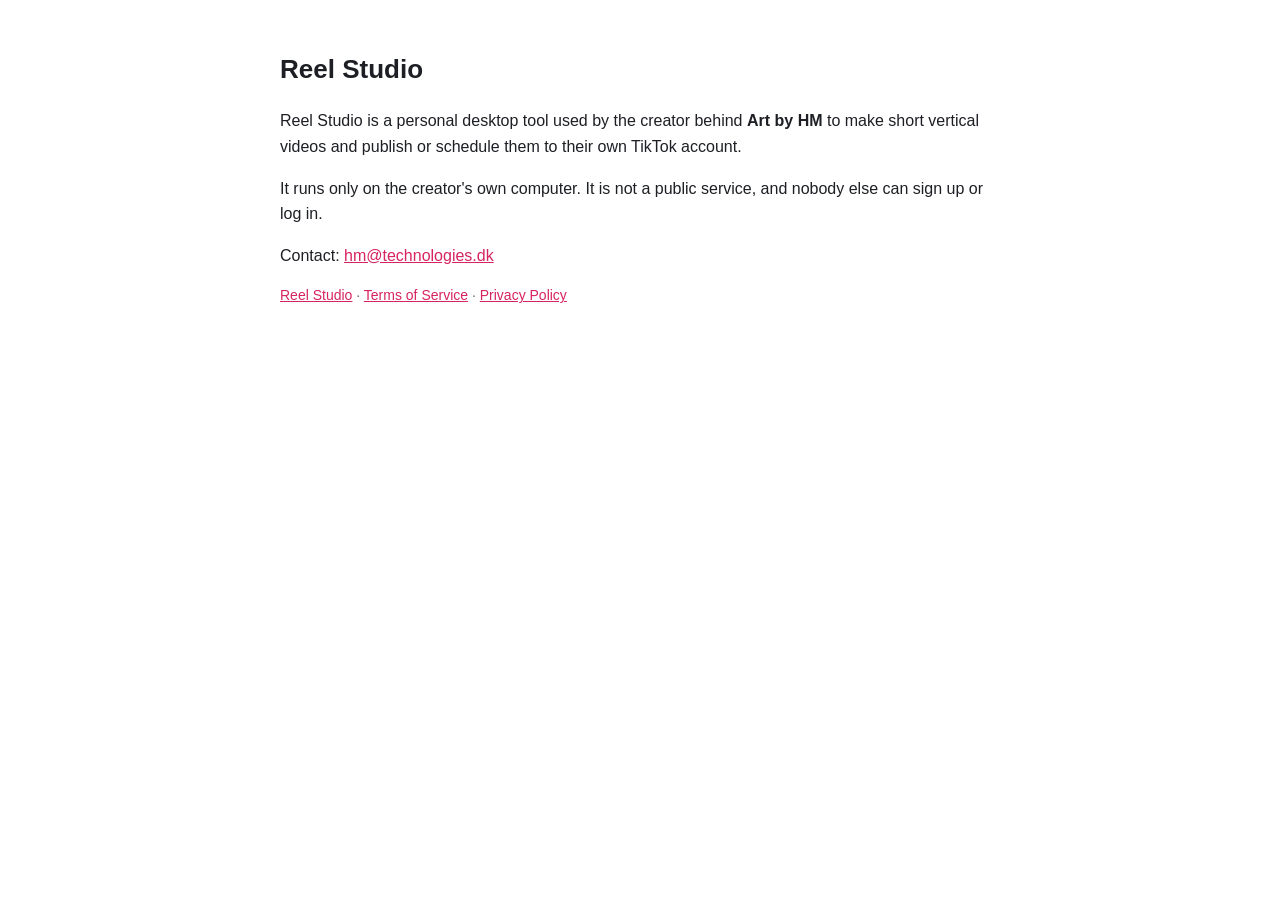
==== index.html @ 27cf1464 "Add Reel Studio legal pages - Add landing page describing Reel Studio - Add Terms of Service - Add P" ====
<!doctype html>
<html lang="en"><head><meta charset="utf-8"><meta name="viewport" content="width=device-width, initial-scale=1">
<title>Reel Studio</title>
<style>body{max-width:720px;margin:0 auto;padding:32px 16px;font:16px/1.6 -apple-system,BlinkMacSystemFont,"Segoe UI",sans-serif;color:#1d1f24;background:#fff}
h1{font-size:26px}h2{font-size:18px;margin-top:28px}a{color:#d6245f}.muted{color:#666;font-size:14px}</style></head><body>
<h1>Reel Studio</h1>
<p>Reel Studio is a personal desktop tool used by the creator behind <b>Art by HM</b> to make short vertical videos
and publish or schedule them to their own TikTok account.</p>
<p>It runs only on the creator's own computer. It is not a public service, and nobody else can sign up or log in.</p>
<p>Contact: <a href="mailto:hm@technologies.dk">hm@technologies.dk</a></p>
<p class="muted"><a href="index.html">Reel Studio</a> · <a href="terms.html">Terms of Service</a> · <a href="privacy.html">Privacy Policy</a></p>
</body></html>
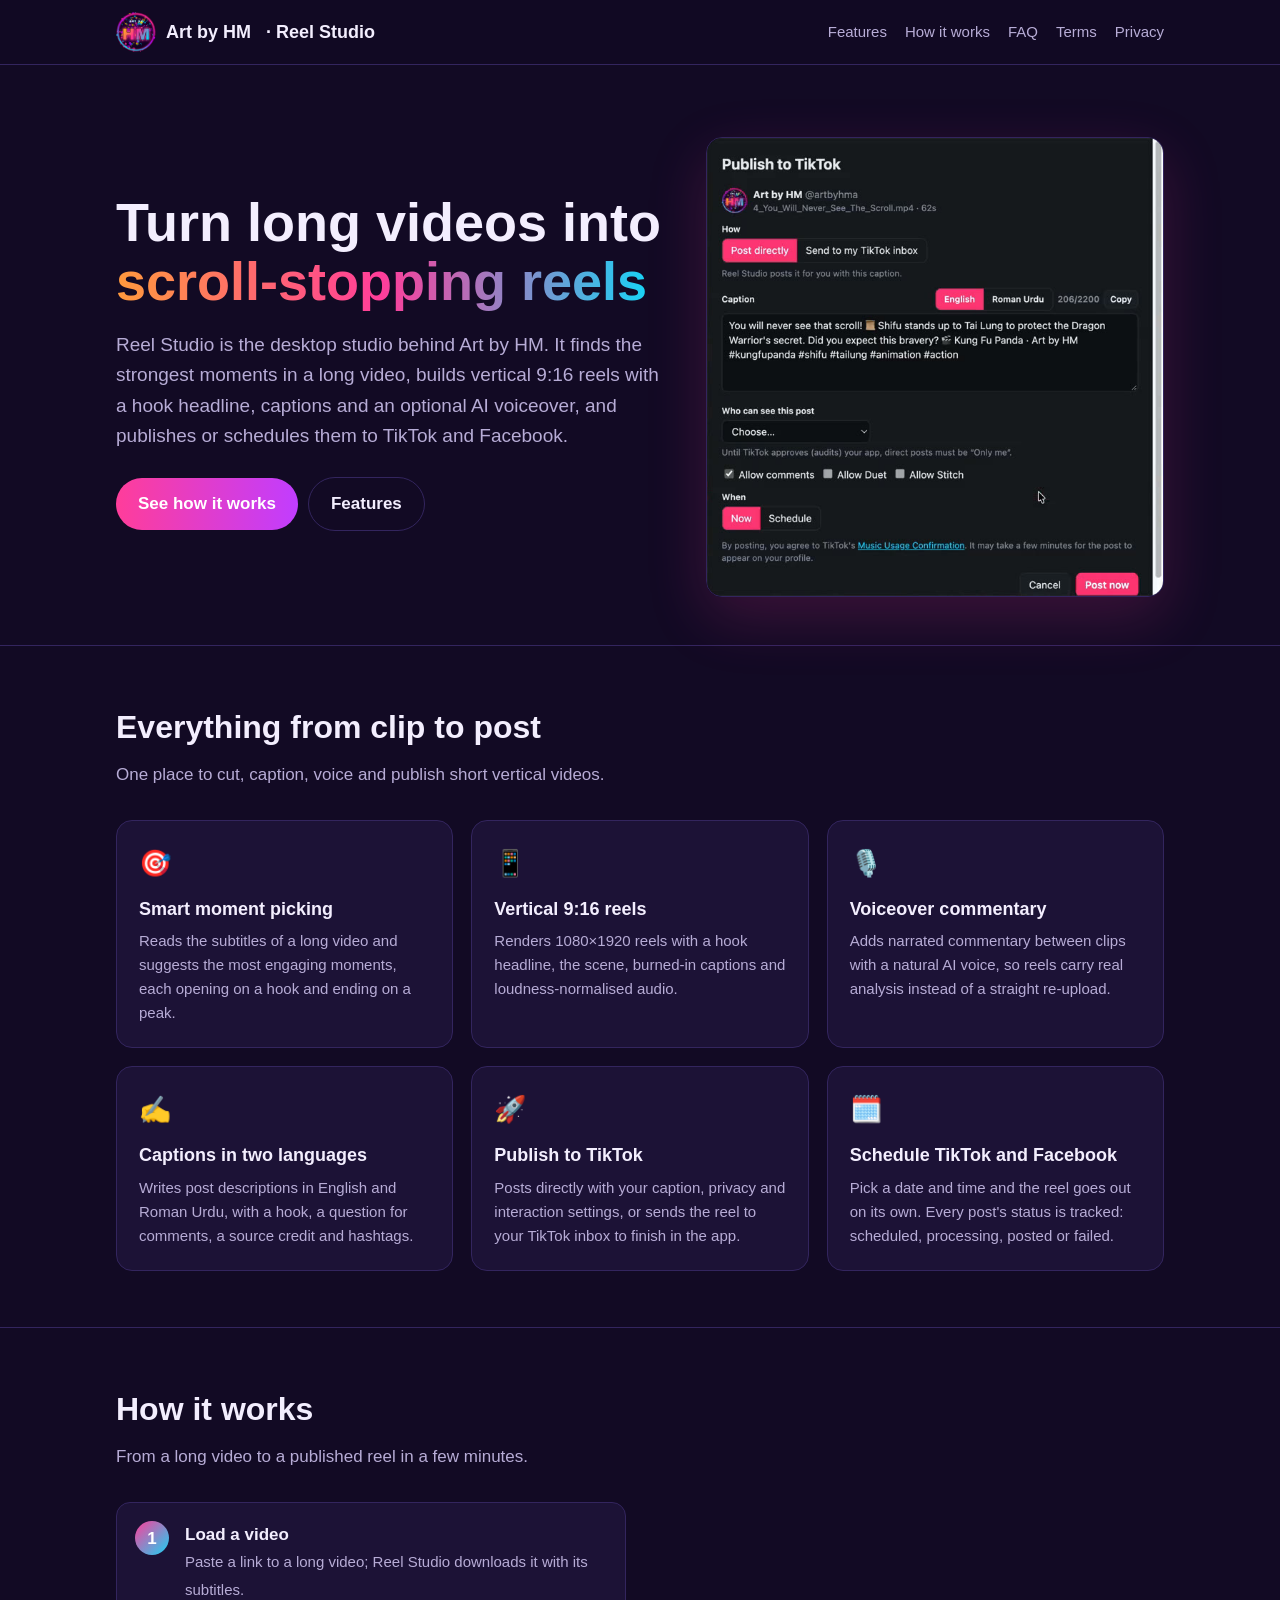
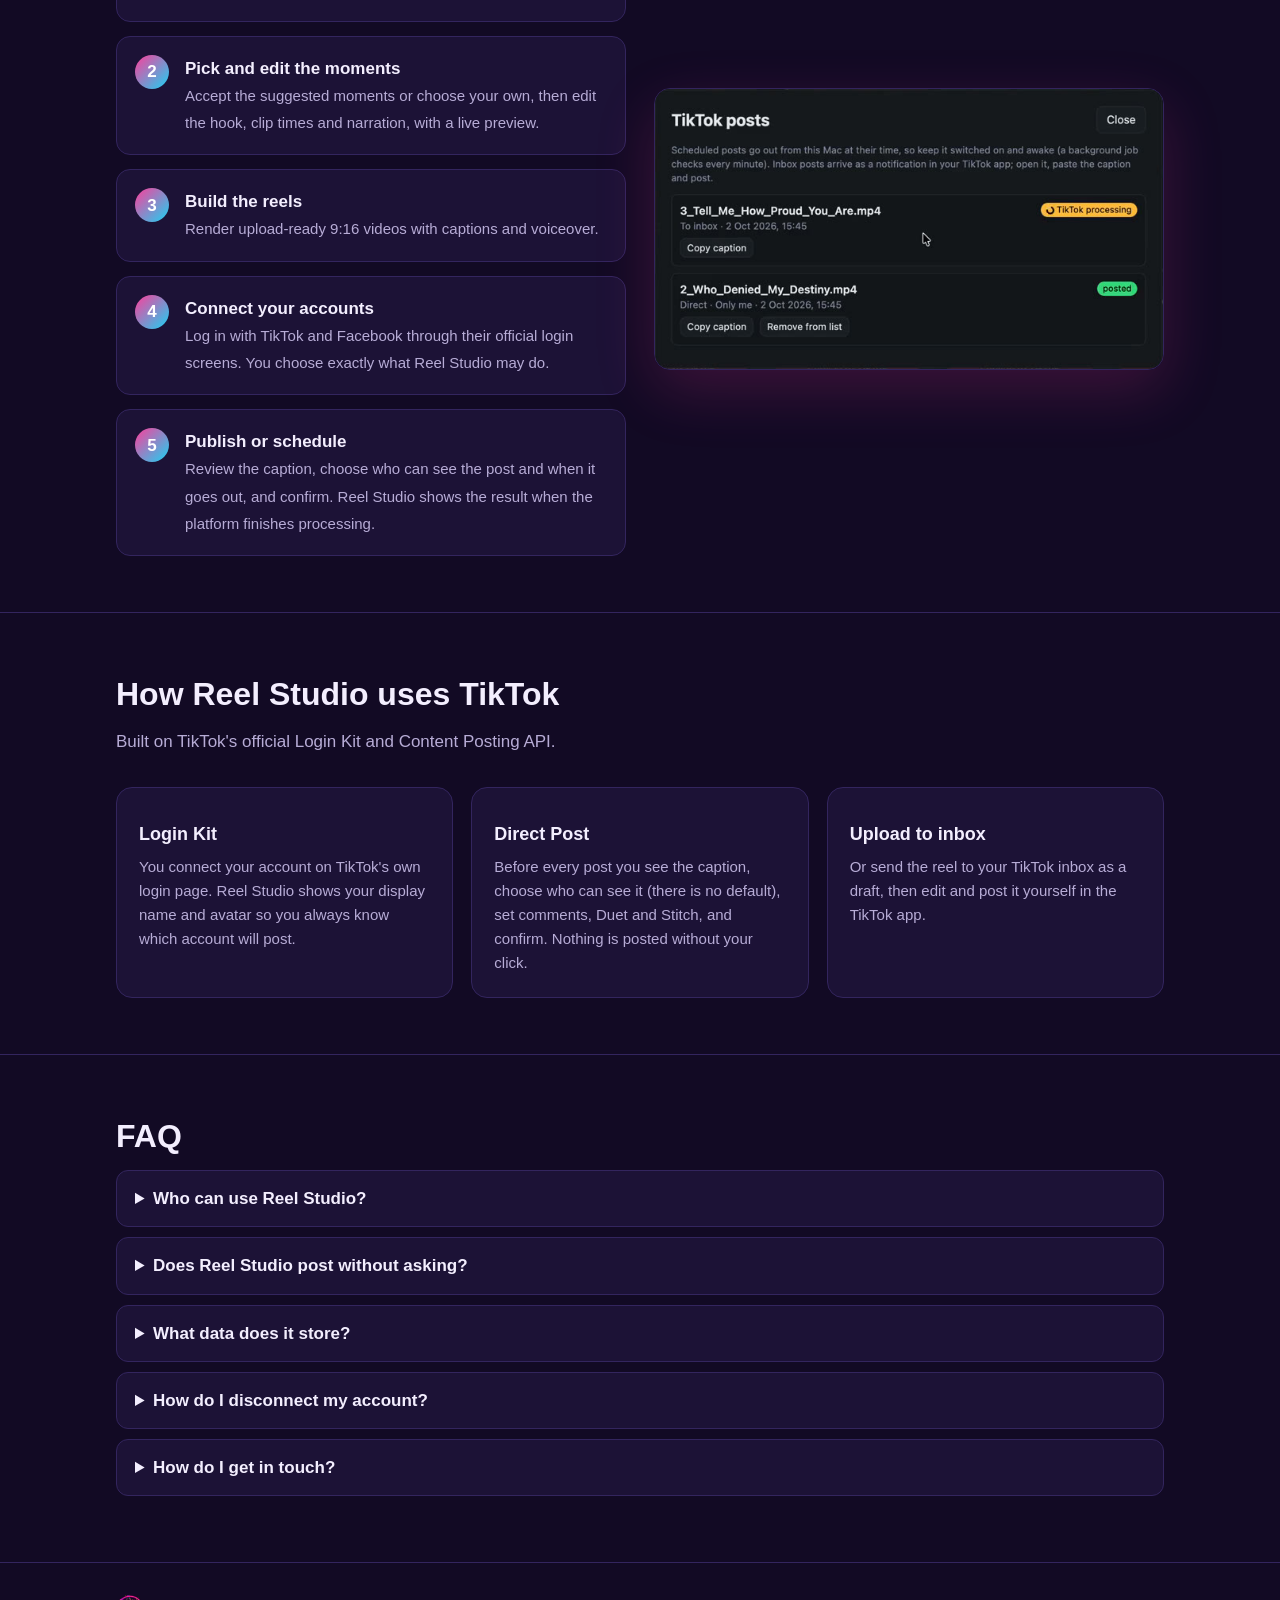
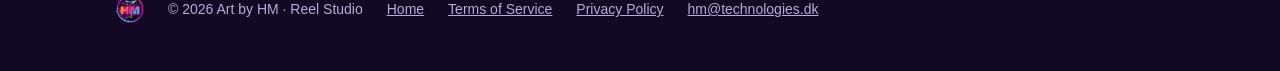
==== commit 278831ec: "Build out the Reel Studio website - Add a full homepage: features, how it works, TikTok integration," ====
--- a/index.html
+++ b/index.html
@@ -1,12 +1,82 @@
 <!doctype html>
-<html lang="en"><head><meta charset="utf-8"><meta name="viewport" content="width=device-width, initial-scale=1">
-<title>Reel Studio</title>
-<style>body{max-width:720px;margin:0 auto;padding:32px 16px;font:16px/1.6 -apple-system,BlinkMacSystemFont,"Segoe UI",sans-serif;color:#1d1f24;background:#fff}
-h1{font-size:26px}h2{font-size:18px;margin-top:28px}a{color:#d6245f}.muted{color:#666;font-size:14px}</style></head><body>
-<h1>Reel Studio</h1>
-<p>Reel Studio is a personal desktop tool used by the creator behind <b>Art by HM</b> to make short vertical videos
-and publish or schedule them to their own TikTok account.</p>
-<p>It runs only on the creator's own computer. It is not a public service, and nobody else can sign up or log in.</p>
-<p>Contact: <a href="mailto:hm@technologies.dk">hm@technologies.dk</a></p>
-<p class="muted"><a href="index.html">Reel Studio</a> · <a href="terms.html">Terms of Service</a> · <a href="privacy.html">Privacy Policy</a></p>
-</body></html>
+<html lang="en">
+<head>
+<meta charset="utf-8">
+<meta name="viewport" content="width=device-width, initial-scale=1">
+<title>Reel Studio by Art by HM</title>
+<meta name="description" content="Reel Studio by Art by HM: turn long videos into vertical reels with captions and voiceover, then publish or schedule them to TikTok and Facebook.">
+<link rel="icon" href="assets/favicon.ico" sizes="32x32">
+<link rel="icon" type="image/png" href="assets/icon-192.png" sizes="192x192">
+<link rel="apple-touch-icon" href="assets/icon-180.png">
+<meta property="og:image" content="https://hammad-embrace.github.io/reelstudio/assets/icon-512.png">
+<link rel="stylesheet" href="assets/style.css">
+</head>
+<body>
+<header class="top"><div class="wrap">
+  <a class="brand" href="./"><img src="assets/icon-192.png" alt="Art by HM logo">Art by HM<span class="long">&nbsp;· Reel Studio</span></a>
+  <nav><a class="opt" href="./#features">Features</a><a class="opt" href="./#how">How it works</a><a class="opt" href="./#faq">FAQ</a><a href="terms.html">Terms</a><a href="privacy.html">Privacy</a></nav>
+</div></header>
+<main>
+<div class="wrap hero">
+  <div>
+    <h1>Turn long videos into <span class="grad">scroll-stopping reels</span></h1>
+    <p class="lead">Reel Studio is the desktop studio behind Art by HM. It finds the strongest moments in a long video, builds vertical 9:16 reels
+      with a hook headline, captions and an optional AI voiceover, and publishes or schedules them to TikTok and Facebook.</p>
+    <a class="btn main" href="#how">See how it works</a><a class="btn ghost" href="#features">Features</a>
+  </div>
+  <img class="shot" src="assets/shot-publish.jpg" alt="Reel Studio's Publish to TikTok screen: account, caption, privacy, interaction settings and schedule">
+</div>
+
+<section id="features"><div class="wrap">
+  <h2>Everything from clip to post</h2>
+  <p class="sub">One place to cut, caption, voice and publish short vertical videos.</p>
+  <div class="grid">
+    <div class="card"><div class="ico">🎯</div><h3>Smart moment picking</h3><p>Reads the subtitles of a long video and suggests the most engaging moments, each opening on a hook and ending on a peak.</p></div>
+    <div class="card"><div class="ico">📱</div><h3>Vertical 9:16 reels</h3><p>Renders 1080×1920 reels with a hook headline, the scene, burned-in captions and loudness-normalised audio.</p></div>
+    <div class="card"><div class="ico">🎙️</div><h3>Voiceover commentary</h3><p>Adds narrated commentary between clips with a natural AI voice, so reels carry real analysis instead of a straight re-upload.</p></div>
+    <div class="card"><div class="ico">✍️</div><h3>Captions in two languages</h3><p>Writes post descriptions in English and Roman Urdu, with a hook, a question for comments, a source credit and hashtags.</p></div>
+    <div class="card"><div class="ico">🚀</div><h3>Publish to TikTok</h3><p>Posts directly with your caption, privacy and interaction settings, or sends the reel to your TikTok inbox to finish in the app.</p></div>
+    <div class="card"><div class="ico">🗓️</div><h3>Schedule TikTok and Facebook</h3><p>Pick a date and time and the reel goes out on its own. Every post's status is tracked: scheduled, processing, posted or failed.</p></div>
+  </div>
+</div></section>
+
+<section id="how"><div class="wrap">
+  <h2>How it works</h2>
+  <p class="sub">From a long video to a published reel in a few minutes.</p>
+  <div class="two">
+    <div class="steps">
+      <div class="step"><div><b>Load a video</b><span>Paste a link to a long video; Reel Studio downloads it with its subtitles.</span></div></div>
+      <div class="step"><div><b>Pick and edit the moments</b><span>Accept the suggested moments or choose your own, then edit the hook, clip times and narration, with a live preview.</span></div></div>
+      <div class="step"><div><b>Build the reels</b><span>Render upload-ready 9:16 videos with captions and voiceover.</span></div></div>
+      <div class="step"><div><b>Connect your accounts</b><span>Log in with TikTok and Facebook through their official login screens. You choose exactly what Reel Studio may do.</span></div></div>
+      <div class="step"><div><b>Publish or schedule</b><span>Review the caption, choose who can see the post and when it goes out, and confirm. Reel Studio shows the result when the platform finishes processing.</span></div></div>
+    </div>
+    <img class="shot" src="assets/shot-posts.jpg" alt="Reel Studio's post list showing a TikTok inbox upload processing and a direct post marked posted">
+  </div>
+</div></section>
+
+<section id="tiktok"><div class="wrap">
+  <h2>How Reel Studio uses TikTok</h2>
+  <p class="sub">Built on TikTok's official Login Kit and Content Posting API.</p>
+  <div class="grid">
+    <div class="card"><h3>Login Kit</h3><p>You connect your account on TikTok's own login page. Reel Studio shows your display name and avatar so you always know which account will post.</p></div>
+    <div class="card"><h3>Direct Post</h3><p>Before every post you see the caption, choose who can see it (there is no default), set comments, Duet and Stitch, and confirm. Nothing is posted without your click.</p></div>
+    <div class="card"><h3>Upload to inbox</h3><p>Or send the reel to your TikTok inbox as a draft, then edit and post it yourself in the TikTok app.</p></div>
+  </div>
+</div></section>
+
+<section id="faq"><div class="wrap">
+  <h2>FAQ</h2>
+  <details><summary>Who can use Reel Studio?</summary><p>Reel Studio is made and used by Art by HM. It runs on the creator's own computer, and every account it posts to is connected by its owner through the platform's official login.</p></details>
+  <details><summary>Does Reel Studio post without asking?</summary><p>No. A post goes out only when you click “Post now” or set a schedule yourself, and scheduled posts can be cancelled at any time before they go out.</p></details>
+  <details><summary>What data does it store?</summary><p>Only the login tokens the platforms issue and the posting status, stored on the creator's computer. Nothing is sold or shared. See the <a href="privacy.html">Privacy Policy</a>.</p></details>
+  <details><summary>How do I disconnect my account?</summary><p>Use “Disconnect” in Reel Studio's settings, or remove the app in TikTok under Settings and privacy → Security → Manage app permissions.</p></details>
+  <details><summary>How do I get in touch?</summary><p>Email <a href="mailto:hm@technologies.dk">hm@technologies.dk</a>.</p></details>
+</div></section>
+</main>
+<footer><div class="wrap">
+  <img src="assets/icon-192.png" alt=""><span>© 2026 Art by HM · Reel Studio</span>
+  <a href="./">Home</a><a href="terms.html">Terms of Service</a><a href="privacy.html">Privacy Policy</a><a href="mailto:hm@technologies.dk">hm@technologies.dk</a>
+</div></footer>
+</body>
+</html>
--- a/assets/style.css
+++ b/assets/style.css
@@ -0,0 +1,62 @@
+:root {
+  --bg: #120a24; --panel: #1c1236; --panel2: #24184a; --line: #33255e;
+  --text: #f3eefe; --muted: #b7acd6; --pink: #ff3d9a; --orange: #ff9a3d; --cyan: #19d3f5;
+}
+* { box-sizing: border-box; }
+html { scroll-behavior: smooth; }
+body { margin: 0; background: var(--bg); color: var(--text); font: 17px/1.6 "Inter", -apple-system, BlinkMacSystemFont, "Segoe UI", sans-serif; }
+a { color: var(--cyan); }
+.wrap { max-width: 1080px; margin: 0 auto; padding: 0 16px; }
+header.top { position: sticky; top: 0; z-index: 10; background: rgba(18,10,36,.85); backdrop-filter: blur(10px); border-bottom: 1px solid var(--line); }
+header.top .wrap { display: flex; align-items: center; gap: 12px; height: 64px; }
+header.top img { width: 40px; height: 40px; border-radius: 50%; }
+header.top .brand { font-weight: 800; font-size: 18px; color: var(--text); text-decoration: none; display: flex; align-items: center; gap: 10px; }
+header.top nav { margin-left: auto; display: flex; gap: 18px; font-size: 15px; }
+header.top nav a { color: var(--muted); text-decoration: none; }
+header.top nav a:hover { color: var(--text); }
+@media (max-width: 640px) { header.top nav a.opt { display: none; } }
+.hero { padding: 72px 16px 48px; display: grid; grid-template-columns: 1.2fr 1fr; gap: 40px; align-items: center; }
+@media (max-width: 860px) { .hero { grid-template-columns: 1fr; padding-top: 40px; } }
+.hero h1 { font-size: clamp(34px, 5vw, 54px); line-height: 1.1; margin: 0 0 18px; }
+.grad { background: linear-gradient(90deg, var(--orange), var(--pink), var(--cyan)); -webkit-background-clip: text; background-clip: text; color: transparent; }
+.hero p.lead { font-size: 19px; color: var(--muted); margin: 0 0 26px; }
+.btn { display: inline-block; padding: 12px 22px; border-radius: 999px; font-weight: 700; text-decoration: none; margin: 0 10px 10px 0; }
+.btn.main { background: linear-gradient(90deg, var(--pink), #c13dff); color: #fff; }
+.btn.ghost { border: 1px solid var(--line); color: var(--text); }
+.shot { width: 100%; border-radius: 16px; border: 1px solid var(--line); box-shadow: 0 20px 60px rgba(255,61,154,.18); display: block; }
+section { padding: 56px 0; border-top: 1px solid var(--line); }
+section h2 { font-size: 32px; margin: 0 0 8px; }
+section .sub { color: var(--muted); margin: 0 0 32px; }
+.grid { display: grid; grid-template-columns: repeat(3, 1fr); gap: 18px; }
+@media (max-width: 860px) { .grid { grid-template-columns: 1fr; } }
+.card { background: var(--panel); border: 1px solid var(--line); border-radius: 16px; padding: 22px; }
+.card .ico { font-size: 26px; }
+.card h3 { margin: 10px 0 6px; font-size: 18px; }
+.card p { margin: 0; color: var(--muted); font-size: 15px; }
+.steps { counter-reset: s; display: grid; gap: 14px; }
+.step { display: flex; gap: 16px; align-items: flex-start; background: var(--panel); border: 1px solid var(--line); border-radius: 14px; padding: 18px; }
+.step::before { counter-increment: s; content: counter(s); flex: none; width: 34px; height: 34px; border-radius: 50%; display: grid; place-items: center; font-weight: 800; background: linear-gradient(135deg, var(--pink), var(--cyan)); color: #fff; }
+.step b { display: block; }
+.step span { color: var(--muted); font-size: 15px; }
+.two { display: grid; grid-template-columns: 1fr 1fr; gap: 28px; align-items: center; }
+@media (max-width: 860px) { .two { grid-template-columns: 1fr; } }
+details { background: var(--panel); border: 1px solid var(--line); border-radius: 12px; padding: 14px 18px; margin-bottom: 10px; }
+summary { cursor: pointer; font-weight: 700; }
+details p { color: var(--muted); margin: 10px 0 0; }
+footer { border-top: 1px solid var(--line); padding: 32px 0 48px; color: var(--muted); font-size: 14px; }
+footer .wrap { display: flex; flex-wrap: wrap; gap: 14px 24px; align-items: center; }
+footer img { width: 28px; height: 28px; border-radius: 50%; }
+footer a { color: var(--muted); }
+.doc { max-width: 760px; padding: 48px 16px 64px; }
+.doc h1 { font-size: 34px; margin-top: 0; }
+.doc h2 { font-size: 20px; margin-top: 30px; }
+.doc p, .doc li { color: #ddd5f5; }
+.doc .muted { color: var(--muted); font-size: 14px; }
+/* let grid items and screenshots shrink on phones */
+.hero > *, .grid > *, .two > * { min-width: 0; }
+img { max-width: 100%; height: auto; }
+@media (max-width: 640px) {
+  header.top .brand span.long { display: none; }
+  header.top nav { gap: 14px; }
+  section h2 { font-size: 26px; }
+}
